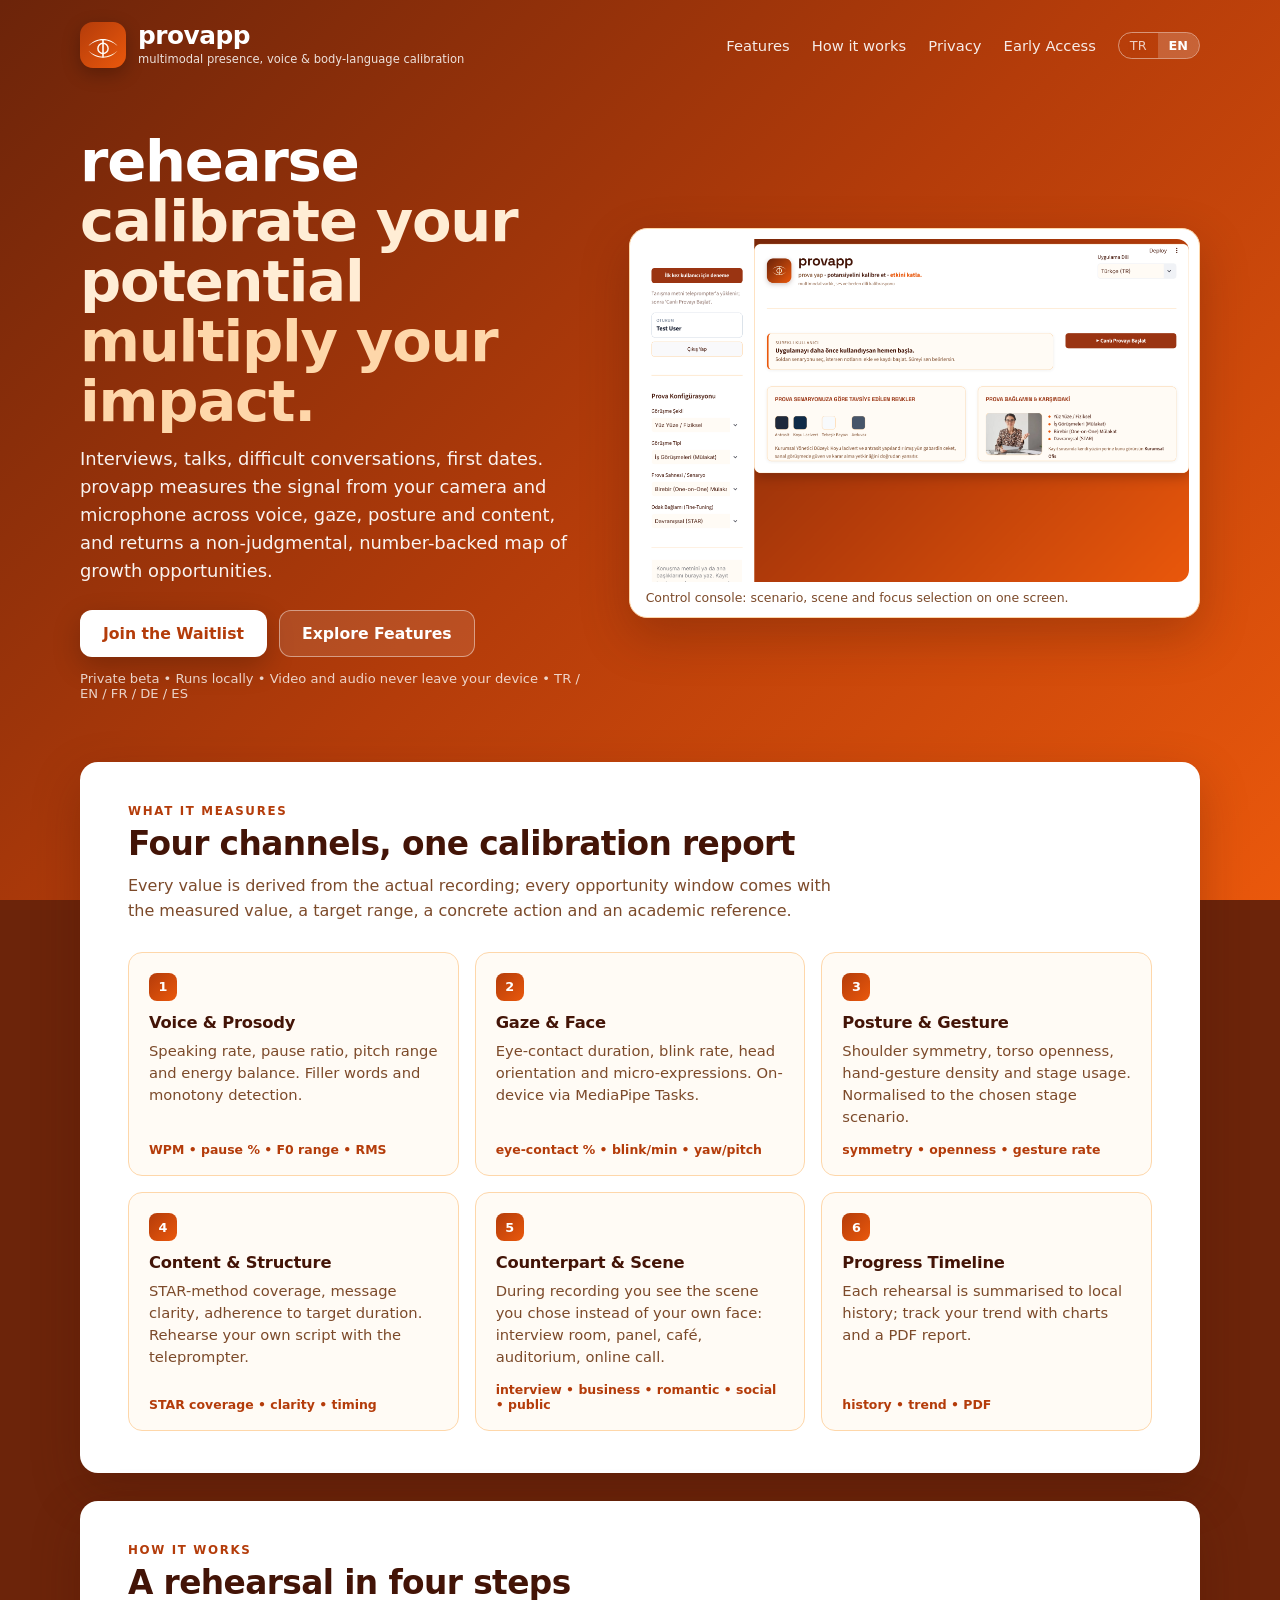
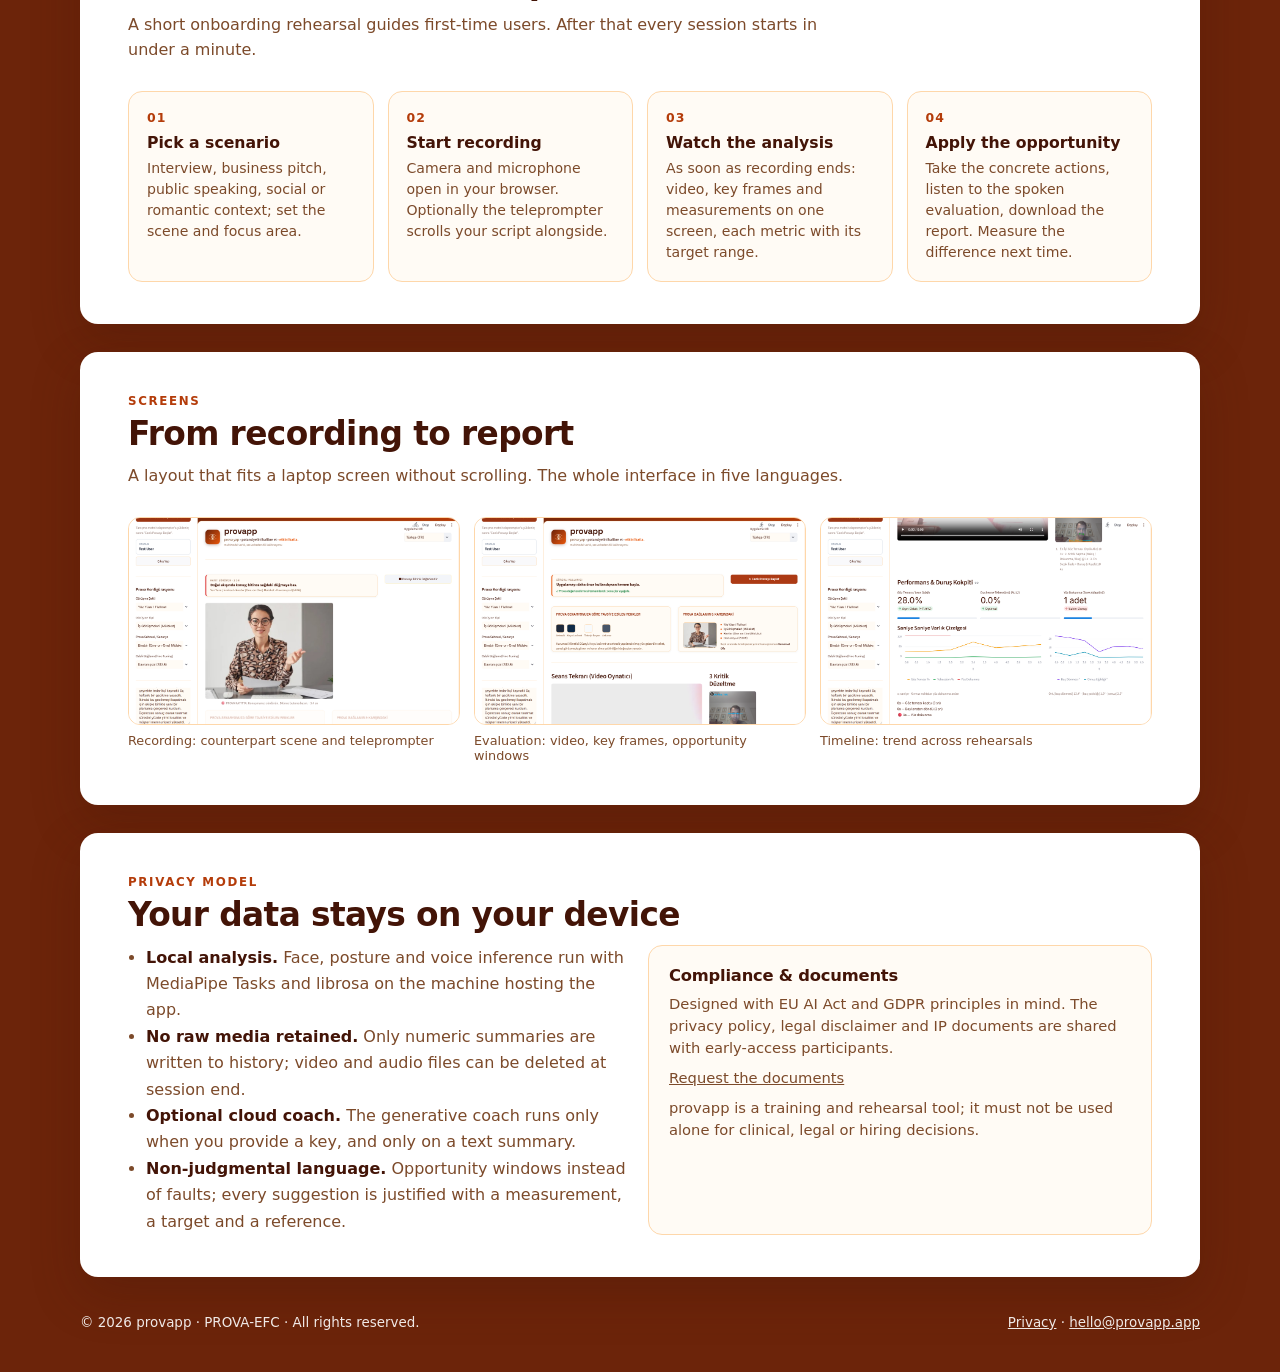
==== index.html @ c5829992 "provapp.app landing page" ====
<!DOCTYPE html>
<html lang="tr" data-ui="tr">
<head>
  <meta charset="utf-8">
  <meta name="viewport" content="width=device-width, initial-scale=1">
  <title>provapp — prova yap • potansiyelini kalibre et • etkini katla.</title>
  <meta name="description" content="provapp: multimodal varlık, ses ve beden dili kalibrasyonu. Mülakat, sunum ve zor konuşmalar için gizlilik odaklı prova simülatörü.">
  <meta name="theme-color" content="#6C240A">
  <link rel="icon" type="image/svg+xml" href="assets/provapp_mark.svg">
  <link rel="canonical" href="https://provapp.app/">

  <!-- Open Graph / Twitter -->
  <meta property="og:type" content="website">
  <meta property="og:url" content="https://provapp.app/">
  <meta property="og:title" content="provapp — multimodal prova ve kalibrasyon">
  <meta property="og:description" content="Prova yap, potansiyelini kalibre et, etkini katla. Ses, duruş, bakış ve içerik analizi tek ekranda.">
  <meta property="og:image" content="https://provapp.app/img/shot_home.png">
  <meta name="twitter:card" content="summary_large_image">

  <style>
    /* ---------- Design tokens (design_tokens.json v3 ile uyumlu: amber tonları + beyaz) ---------- */
    :root {
      --amber-900: #6C240A;
      --amber-700: #B43C0A;
      --amber-500: #EA580C;
      --amber-200: #FED7AA;
      --amber-100: #FFEDD5;
      --card: #FFFBF5;
      --white: #FFFFFF;
      --ink: #431407;
      --ink-soft: #7C4A2A;
      --radius: 18px;
      --shadow: 0 18px 48px rgba(67, 20, 7, 0.28);
      --font: "Inter", "Segoe UI", system-ui, -apple-system, Roboto, "Helvetica Neue", Arial, sans-serif;
    }

    * { box-sizing: border-box; }
    html, body {
      margin: 0;
      padding: 0;
      background: var(--amber-900);
      color: var(--ink);
      font-family: var(--font);
      -webkit-font-smoothing: antialiased;
      scroll-behavior: smooth;
    }
    body {
      min-height: 100vh;
      background: linear-gradient(135deg, var(--amber-900) 0%, var(--amber-700) 50%, var(--amber-500) 100%);
      background-attachment: fixed;
    }
    a { color: inherit; }
    img { display: block; max-width: 100%; }

    .wrap { width: min(1120px, 92vw); margin: 0 auto; }

    /* ---------- Top bar ---------- */
    .nav {
      display: flex; align-items: center; justify-content: space-between;
      padding: 22px 0 10px;
      color: var(--white);
    }
    .brand { display: flex; align-items: center; gap: 12px; text-decoration: none; }
    .brand-badge {
      width: 46px; height: 46px; border-radius: 13px;
      background: linear-gradient(135deg, var(--amber-700), var(--amber-500));
      box-shadow: 0 6px 18px rgba(0,0,0,0.25);
      display: grid; place-items: center;
    }
    .brand-badge img { width: 34px; height: 34px; }
    .brand-name { font-size: 1.55rem; font-weight: 700; letter-spacing: -0.5px; line-height: 1; }
    .brand-sub  { font-size: 0.72rem; opacity: 0.85; margin-top: 3px; }

    .nav-links { display: flex; align-items: center; gap: 22px; font-size: 0.92rem; }
    .nav-links a { color: var(--white); text-decoration: none; opacity: 0.9; }
    .nav-links a:hover { opacity: 1; text-decoration: underline; text-underline-offset: 4px; }
    .lang {
      display: inline-flex; border: 1px solid rgba(255,255,255,0.45); border-radius: 999px; overflow: hidden;
    }
    .lang button {
      background: transparent; color: var(--white); border: 0; padding: 5px 11px;
      font: inherit; font-size: 0.8rem; cursor: pointer; opacity: 0.75;
    }
    .lang button[aria-pressed="true"] { background: rgba(255,255,255,0.18); opacity: 1; font-weight: 600; }
    .lang button:focus-visible { outline: 2px solid var(--white); outline-offset: -2px; }

    /* ---------- Hero ---------- */
    .hero {
      display: grid;
      /* minmax(0, …) : görselin doğal 2160px genişliği sütunu şişiremesin (grid blowout) */
      grid-template-columns: minmax(0, 47fr) minmax(0, 53fr);
      gap: 42px; align-items: center;
      padding: 54px 0 48px; color: var(--white);
    }
    .hero > * { min-width: 0; }
    .hero h1 {
      font-size: clamp(2.3rem, 4.6vw, 3.6rem); line-height: 1.04; letter-spacing: -1.2px;
      margin: 0 0 14px; font-weight: 800;
    }
    .hero h1 > span { display: block; }
    .hero h1 .step-1 { color: var(--white); }
    .hero h1 .step-2 { color: var(--amber-100); }
    .hero h1 .step-3 { color: var(--amber-200); }
    .hero p.lead { font-size: 1.12rem; line-height: 1.55; opacity: 0.94; margin: 0 0 26px; max-width: 540px; }
    .cta { display: flex; flex-wrap: wrap; gap: 12px; align-items: center; }
    .btn {
      display: inline-flex; align-items: center; justify-content: center; gap: 8px;
      padding: 13px 22px; border-radius: 12px; font-weight: 600; text-decoration: none; font-size: 0.98rem;
      border: 1px solid transparent; transition: transform .12s ease, box-shadow .12s ease;
    }
    .btn:hover { transform: translateY(-1px); }
    .btn:focus-visible { outline: 3px solid var(--white); outline-offset: 2px; }
    .btn-primary { background: var(--white); color: var(--amber-700); box-shadow: 0 10px 28px rgba(0,0,0,0.22); }
    .btn-ghost   { background: rgba(255,255,255,0.10); color: var(--white); border-color: rgba(255,255,255,0.45); }
    .hero-note { font-size: 0.82rem; opacity: 0.78; margin-top: 14px; }

    .shot {
      background: var(--white); border-radius: var(--radius); box-shadow: var(--shadow);
      padding: 10px; border: 1px solid var(--amber-200);
      margin: 0; width: 100%; max-width: 100%;
    }
    .shot img {
      width: 100%; height: auto; max-width: 100%;
      object-fit: contain; border-radius: 12px;
    }
    .shot figcaption { font-size: 0.78rem; color: var(--ink-soft); padding: 8px 6px 2px; }

    /* ---------- White windows ---------- */
    .window {
      background: var(--white); border-radius: var(--radius); box-shadow: var(--shadow);
      padding: 42px clamp(22px, 4vw, 48px); margin: 0 0 28px;
    }
    .kicker {
      font-size: 0.74rem; letter-spacing: 0.14em; text-transform: uppercase; color: var(--amber-700); font-weight: 700;
      margin: 0 0 8px;
    }
    .window h2 { font-size: clamp(1.5rem, 2.6vw, 2.05rem); letter-spacing: -0.6px; margin: 0 0 10px; line-height: 1.15; }
    .window p.sub { color: var(--ink-soft); margin: 0 0 28px; max-width: 720px; line-height: 1.55; }

    .grid-3 { display: grid; grid-template-columns: repeat(3, minmax(0, 1fr)); gap: 16px; }
    .grid-2 { display: grid; grid-template-columns: repeat(2, minmax(0, 1fr)); gap: 16px; }
    .grid-3 > *, .grid-2 > *, .gallery > *, .steps > * { min-width: 0; }
    .card {
      background: var(--card); border: 1px solid var(--amber-200); border-radius: 14px; padding: 20px 20px 18px;
      display: flex; flex-direction: column; gap: 8px;
    }
    .card h3 { margin: 0; font-size: 1.02rem; letter-spacing: -0.2px; }
    .card p  { margin: 0; color: var(--ink-soft); font-size: 0.92rem; line-height: 1.5; }
    .card .metric { font-size: 0.78rem; color: var(--amber-700); font-weight: 600; margin-top: auto; padding-top: 6px; }
    .idx {
      width: 28px; height: 28px; border-radius: 8px; display: grid; place-items: center;
      background: linear-gradient(135deg, var(--amber-700), var(--amber-500)); color: var(--white);
      font-size: 0.8rem; font-weight: 700; margin-bottom: 4px;
    }

    /* ---------- Steps ---------- */
    .steps { display: grid; grid-template-columns: repeat(4, minmax(0, 1fr)); gap: 14px; counter-reset: s; }
    .step {
      background: var(--card); border: 1px solid var(--amber-200); border-radius: 14px; padding: 18px;
    }
    .step::before {
      counter-increment: s; content: counter(s, decimal-leading-zero);
      display: block; font-size: 0.78rem; font-weight: 700; color: var(--amber-700); letter-spacing: 0.08em; margin-bottom: 8px;
    }
    .step h3 { margin: 0 0 6px; font-size: 0.98rem; }
    .step p  { margin: 0; font-size: 0.88rem; color: var(--ink-soft); line-height: 1.5; }

    /* ---------- Gallery ---------- */
    .gallery { display: grid; grid-template-columns: repeat(3, minmax(0, 1fr)); gap: 14px; }
    .gallery figure { margin: 0; }
    .gallery img { width: 100%; height: auto; max-width: 100%; object-fit: contain; border-radius: 12px; border: 1px solid var(--amber-200); }
    .gallery figcaption { font-size: 0.8rem; color: var(--ink-soft); margin-top: 8px; }

    /* ---------- Privacy ---------- */
    .privacy ul { margin: 0; padding-left: 18px; color: var(--ink-soft); line-height: 1.65; }
    .privacy li strong { color: var(--ink); }
    .ref { font-size: 0.8rem; color: var(--ink-soft); margin-top: 18px; line-height: 1.5; }

    /* ---------- Footer ---------- */
    footer { color: var(--white); padding: 10px 0 42px; font-size: 0.84rem; opacity: 0.9; }
    footer .row { display: flex; flex-wrap: wrap; gap: 18px; justify-content: space-between; align-items: center; }
    footer a { color: var(--white); }

    /* ---------- i18n ----------
       Aktif olmayan dil !important ile gizlenir; böylece .hero h1 > span gibi daha özgül
       display kuralları iki dili aynı anda açamaz. */
    html[data-ui="tr"] [data-lang="en"],
    html[data-ui="en"] [data-lang="tr"] { display: none !important; }
    .b[data-lang] { display: block; }

    /* ---------- Responsive ---------- */
    @media (max-width: 920px) {
      .hero { grid-template-columns: minmax(0, 1fr); padding-top: 36px; }
      .grid-3, .gallery, .steps { grid-template-columns: repeat(2, minmax(0, 1fr)); }
      .nav-links a.hide-sm { display: none; }
    }
    @media (max-width: 600px) {
      .grid-3, .grid-2, .gallery, .steps { grid-template-columns: minmax(0, 1fr); }
      .window { padding: 30px 20px; }
    }
    @media (prefers-reduced-motion: reduce) {
      html { scroll-behavior: auto; }
      .btn { transition: none; }
    }
  </style>
</head>

<body>
  <header class="wrap">
    <nav class="nav" aria-label="Ana gezinme">
      <a class="brand" href="#top" aria-label="provapp ana sayfa">
        <span class="brand-badge" aria-hidden="true"><img src="assets/provapp_mark.svg" alt=""></span>
        <span>
          <div class="brand-name">provapp</div>
          <div class="brand-sub">
            <span data-lang="tr">multimodal varlık, ses ve beden dili kalibrasyonu</span>
            <span data-lang="en">multimodal presence, voice &amp; body-language calibration</span>
          </div>
        </span>
      </a>
      <div class="nav-links">
        <a class="hide-sm" href="#ozellikler"><span data-lang="tr">Özellikler</span><span data-lang="en">Features</span></a>
        <a class="hide-sm" href="#nasil"><span data-lang="tr">Nasıl çalışır</span><span data-lang="en">How it works</span></a>
        <a class="hide-sm" href="#gizlilik"><span data-lang="tr">Gizlilik</span><span data-lang="en">Privacy</span></a>
        <a href="#erken-erisim"><span data-lang="tr">Erken Erişim</span><span data-lang="en">Early Access</span></a>
        <div class="lang" role="group" aria-label="Dil / Language">
          <button type="button" data-set-lang="tr" aria-pressed="true">TR</button>
          <button type="button" data-set-lang="en" aria-pressed="false">EN</button>
        </div>
      </div>
    </nav>
  </header>

  <main id="top" class="wrap">

    <!-- ================= HERO ================= -->
    <section class="hero">
      <div>
        <h1>
          <span class="step-1"><span data-lang="tr">prova yap</span><span data-lang="en">rehearse</span></span>
          <span class="step-2"><span data-lang="tr">potansiyelini kalibre et</span><span data-lang="en">calibrate your potential</span></span>
          <span class="step-3"><span data-lang="tr">etkini katla.</span><span data-lang="en">multiply your impact.</span></span>
        </h1>
        <p class="lead">
          <span class="b" data-lang="tr">
            Mülakat, sunum, zor bir konuşma ya da ilk buluşma. provapp kamerandan ve mikrofonundan aldığı sinyali
            ses, bakış, duruş ve içerik boyutlarında ölçer; sana yargılamayan, sayılarla konuşan bir gelişim fırsatı haritası sunar.
          </span>
          <span class="b" data-lang="en">
            Interviews, talks, difficult conversations, first dates. provapp measures the signal from your camera and microphone across
            voice, gaze, posture and content, and returns a non-judgmental, number-backed map of growth opportunities.
          </span>
        </p>
        <div class="cta">
          <!-- ERKEN ERİŞİM: bir form (Tally / Google Forms vb.) kullanmak istersen href'i onunla değiştir -->
          <a class="btn btn-primary" id="erken-erisim"
             href="mailto:hello@provapp.app?subject=provapp%20Erken%20Eri%C5%9Fim%20%2F%20Early%20Access&amp;body=Merhaba%2C%20provapp%20erken%20eri%C5%9Fim%20listesine%20kat%C4%B1lmak%20istiyorum.%0A%0AAd%20%2F%20Name%3A%0AKullan%C4%B1m%20senaryosu%20%2F%20Use%20case%3A%0A">
            <span data-lang="tr">Erken Erişim İsteyin</span><span data-lang="en">Join the Waitlist</span>
          </a>
          <a class="btn btn-ghost" href="#ozellikler">
            <span data-lang="tr">Özellikleri İncele</span><span data-lang="en">Explore Features</span>
          </a>
        </div>
        <p class="hero-note">
          <span data-lang="tr">Kapalı beta • Yerelde çalışır • Video ve ses cihazından çıkmaz • TR / EN / FR / DE / ES</span>
          <span data-lang="en">Private beta • Runs locally • Video and audio never leave your device • TR / EN / FR / DE / ES</span>
        </p>
      </div>

      <figure class="shot">
        <img src="img/shot_home.png" width="2160" height="1350"
             alt="provapp ana ekranı: amber zemin üzerinde beyaz kontrol konsolu, senaryo seçimi ve canlı prova başlatma düğmesi">
        <figcaption>
          <span data-lang="tr">Kontrol konsolu: senaryo, sahne ve odak seçimi tek ekranda.</span>
          <span data-lang="en">Control console: scenario, scene and focus selection on one screen.</span>
        </figcaption>
      </figure>
    </section>

    <!-- ================= FEATURES ================= -->
    <section id="ozellikler" class="window">
      <p class="kicker"><span data-lang="tr">Ne ölçer</span><span data-lang="en">What it measures</span></p>
      <h2>
        <span data-lang="tr">Dört kanal, tek kalibrasyon raporu</span>
        <span data-lang="en">Four channels, one calibration report</span>
      </h2>
      <p class="sub">
        <span class="b" data-lang="tr">Her değer gerçek kayıttan türetilir; her fırsat penceresi ölçülen değer, hedef aralık, somut aksiyon ve akademik referansla birlikte sunulur.</span>
        <span class="b" data-lang="en">Every value is derived from the actual recording; every opportunity window comes with the measured value, a target range, a concrete action and an academic reference.</span>
      </p>

      <div class="grid-3">
        <article class="card">
          <div class="idx" aria-hidden="true">1</div>
          <h3><span data-lang="tr">Ses ve Prozodi</span><span data-lang="en">Voice &amp; Prosody</span></h3>
          <p>
            <span data-lang="tr">Konuşma hızı, duraklama oranı, perde aralığı ve enerji dengesi. Dolgu sözcükler ve monotonluk tespiti.</span>
            <span data-lang="en">Speaking rate, pause ratio, pitch range and energy balance. Filler words and monotony detection.</span>
          </p>
          <div class="metric">WPM • pause % • F0 range • RMS</div>
        </article>
        <article class="card">
          <div class="idx" aria-hidden="true">2</div>
          <h3><span data-lang="tr">Bakış ve Yüz</span><span data-lang="en">Gaze &amp; Face</span></h3>
          <p>
            <span data-lang="tr">Göz teması süresi, kırpma sıklığı, baş yönelimi ve mikro ifadeler. MediaPipe Tasks ile cihaz üzerinde.</span>
            <span data-lang="en">Eye-contact duration, blink rate, head orientation and micro-expressions. On-device via MediaPipe Tasks.</span>
          </p>
          <div class="metric">eye-contact % • blink/min • yaw/pitch</div>
        </article>
        <article class="card">
          <div class="idx" aria-hidden="true">3</div>
          <h3><span data-lang="tr">Duruş ve Jest</span><span data-lang="en">Posture &amp; Gesture</span></h3>
          <p>
            <span data-lang="tr">Omuz simetrisi, gövde açıklığı, el hareket yoğunluğu ve sahne kullanımı. Sahne/kürsü senaryosuna göre normalize.</span>
            <span data-lang="en">Shoulder symmetry, torso openness, hand-gesture density and stage usage. Normalised to the chosen stage scenario.</span>
          </p>
          <div class="metric">symmetry • openness • gesture rate</div>
        </article>
        <article class="card">
          <div class="idx" aria-hidden="true">4</div>
          <h3><span data-lang="tr">İçerik ve Yapı</span><span data-lang="en">Content &amp; Structure</span></h3>
          <p>
            <span data-lang="tr">STAR yöntemi uyumu, mesaj netliği, hedef süreye sadakat. Teleprompter ile kendi metnini prova et.</span>
            <span data-lang="en">STAR-method coverage, message clarity, adherence to target duration. Rehearse your own script with the teleprompter.</span>
          </p>
          <div class="metric">STAR coverage • clarity • timing</div>
        </article>
        <article class="card">
          <div class="idx" aria-hidden="true">5</div>
          <h3><span data-lang="tr">Karşındaki ve Sahne</span><span data-lang="en">Counterpart &amp; Scene</span></h3>
          <p>
            <span data-lang="tr">Kayıt sırasında kendi yüzün yerine seçtiğin sahneyi görürsün: mülakat odası, panel, kafe, auditoryum, online çağrı.</span>
            <span data-lang="en">During recording you see the scene you chose instead of your own face: interview room, panel, café, auditorium, online call.</span>
          </p>
          <div class="metric">interview • business • romantic • social • public</div>
        </article>
        <article class="card">
          <div class="idx" aria-hidden="true">6</div>
          <h3><span data-lang="tr">Gelişim Zaman Çizelgesi</span><span data-lang="en">Progress Timeline</span></h3>
          <p>
            <span data-lang="tr">Her provanın özeti yerel geçmişe yazılır; trend grafikleri ve PDF rapor ile ilerlemeni izle.</span>
            <span data-lang="en">Each rehearsal is summarised to local history; track your trend with charts and a PDF report.</span>
          </p>
          <div class="metric">history • trend • PDF</div>
        </article>
      </div>
    </section>

    <!-- ================= HOW IT WORKS ================= -->
    <section id="nasil" class="window">
      <p class="kicker"><span data-lang="tr">Nasıl çalışır</span><span data-lang="en">How it works</span></p>
      <h2>
        <span data-lang="tr">Dört adımda bir prova</span>
        <span data-lang="en">A rehearsal in four steps</span>
      </h2>
      <p class="sub">
        <span class="b" data-lang="tr">İlk kullanımda kısa bir tanışma provası seni yönlendirir. Sonrasında her oturum bir dakikadan kısa sürede başlar.</span>
        <span class="b" data-lang="en">A short onboarding rehearsal guides first-time users. After that every session starts in under a minute.</span>
      </p>
      <div class="steps">
        <div class="step">
          <h3><span data-lang="tr">Senaryonu seç</span><span data-lang="en">Pick a scenario</span></h3>
          <p><span data-lang="tr">Mülakat, iş sunumu, topluluk önü konuşma, sosyal veya romantik bağlam; sahne ve odak alanını belirle.</span>
             <span data-lang="en">Interview, business pitch, public speaking, social or romantic context; set the scene and focus area.</span></p>
        </div>
        <div class="step">
          <h3><span data-lang="tr">Kaydı başlat</span><span data-lang="en">Start recording</span></h3>
          <p><span data-lang="tr">Kamera ve mikrofon tarayıcında açılır. İstersen teleprompter metnin kayan yazı olarak eşlik eder.</span>
             <span data-lang="en">Camera and microphone open in your browser. Optionally the teleprompter scrolls your script alongside.</span></p>
        </div>
        <div class="step">
          <h3><span data-lang="tr">Analizi izle</span><span data-lang="en">Watch the analysis</span></h3>
          <p><span data-lang="tr">Kayıt biter bitmez video, anahtar kareler ve ölçümler aynı ekranda; her metrik hedef aralığıyla birlikte.</span>
             <span data-lang="en">As soon as recording ends: video, key frames and measurements on one screen, each metric with its target range.</span></p>
        </div>
        <div class="step">
          <h3><span data-lang="tr">Fırsat penceresini uygula</span><span data-lang="en">Apply the opportunity</span></h3>
          <p><span data-lang="tr">Somut aksiyonları al, sesli değerlendirmeyi dinle, raporu indir. Bir sonraki provada farkı ölç.</span>
             <span data-lang="en">Take the concrete actions, listen to the spoken evaluation, download the report. Measure the difference next time.</span></p>
        </div>
      </div>
    </section>

    <!-- ================= GALLERY ================= -->
    <section class="window">
      <p class="kicker"><span data-lang="tr">Ekranlar</span><span data-lang="en">Screens</span></p>
      <h2>
        <span data-lang="tr">Kayıttan rapora</span>
        <span data-lang="en">From recording to report</span>
      </h2>
      <p class="sub">
        <span class="b" data-lang="tr">Dizüstü ekranına sığan, kaydırma gerektirmeyen yerleşim. Tüm arayüz beş dilde.</span>
        <span class="b" data-lang="en">A layout that fits a laptop screen without scrolling. The whole interface in five languages.</span>
      </p>
      <div class="gallery">
        <figure>
          <img src="img/shot_record.png" width="2160" height="1350" loading="lazy"
               alt="Kayıt ekranı: seçilen karşı taraf sahnesi ve teleprompter metni">
          <figcaption><span data-lang="tr">Kayıt: karşı taraf sahnesi ve teleprompter</span><span data-lang="en">Recording: counterpart scene and teleprompter</span></figcaption>
        </figure>
        <figure>
          <img src="img/shot_eval_full.png" width="2160" height="1350" loading="lazy"
               alt="Değerlendirme ekranı: video, anahtar kare şeridi ve fırsat pencereleri">
          <figcaption><span data-lang="tr">Değerlendirme: video, anahtar kareler, fırsat pencereleri</span><span data-lang="en">Evaluation: video, key frames, opportunity windows</span></figcaption>
        </figure>
        <figure>
          <img src="img/shot_timeline.png" width="2160" height="1350" loading="lazy"
               alt="Gelişim zaman çizelgesi: geçmiş provaların trend grafikleri">
          <figcaption><span data-lang="tr">Zaman çizelgesi: provalar arası trend</span><span data-lang="en">Timeline: trend across rehearsals</span></figcaption>
        </figure>
      </div>
    </section>

    <!-- ================= PRIVACY ================= -->
    <section id="gizlilik" class="window privacy">
      <p class="kicker"><span data-lang="tr">Gizlilik modeli</span><span data-lang="en">Privacy model</span></p>
      <h2>
        <span data-lang="tr">Veri cihazında kalır</span>
        <span data-lang="en">Your data stays on your device</span>
      </h2>
      <div class="grid-2">
        <div>
          <ul>
            <li>
              <strong><span data-lang="tr">Yerel analiz.</span><span data-lang="en">Local analysis.</span></strong>
              <span data-lang="tr"> Yüz, duruş ve ses çıkarımı MediaPipe Tasks ve librosa ile uygulamanın çalıştığı makinede yapılır.</span>
              <span data-lang="en"> Face, posture and voice inference run with MediaPipe Tasks and librosa on the machine hosting the app.</span>
            </li>
            <li>
              <strong><span data-lang="tr">Ham medya saklanmaz.</span><span data-lang="en">No raw media retained.</span></strong>
              <span data-lang="tr"> Geçmişe yalnızca sayısal özetler yazılır; video ve ses dosyaları oturum sonunda silinebilir.</span>
              <span data-lang="en"> Only numeric summaries are written to history; video and audio files can be deleted at session end.</span>
            </li>
            <li>
              <strong><span data-lang="tr">Opsiyonel bulut koçu.</span><span data-lang="en">Optional cloud coach.</span></strong>
              <span data-lang="tr"> Üretken koç yalnızca sen anahtar tanımladığında ve yalnızca metin özetiyle çalışır.</span>
              <span data-lang="en"> The generative coach runs only when you provide a key, and only on a text summary.</span>
            </li>
            <li>
              <strong><span data-lang="tr">Yargısız dil.</span><span data-lang="en">Non-judgmental language.</span></strong>
              <span data-lang="tr"> Hata değil fırsat penceresi; her öneri ölçüm, hedef ve referansla gerekçelendirilir.</span>
              <span data-lang="en"> Opportunity windows instead of faults; every suggestion is justified with a measurement, a target and a reference.</span>
            </li>
          </ul>
        </div>
        <div class="card">
          <h3><span data-lang="tr">Uyum ve belgeler</span><span data-lang="en">Compliance &amp; documents</span></h3>
          <p>
            <span data-lang="tr">EU AI Act ve GDPR ilkeleri gözetilerek tasarlandı. Gizlilik politikası, yasal uyarı ve fikri mülkiyet belgeleri erken erişim katılımcılarıyla paylaşılır.</span>
            <span data-lang="en">Designed with EU AI Act and GDPR principles in mind. The privacy policy, legal disclaimer and IP documents are shared with early-access participants.</span>
          </p>
          <p>
            <a href="mailto:hello@provapp.app?subject=provapp%20Gizlilik%20%2F%20Privacy">
              <span data-lang="tr">Belgeleri talep et</span><span data-lang="en">Request the documents</span>
            </a>
          </p>
          <p class="ref">
            <span data-lang="tr">provapp bir eğitim ve prova aracıdır; klinik, hukuki veya işe alım kararı için tek başına kullanılmamalıdır.</span>
            <span data-lang="en">provapp is a training and rehearsal tool; it must not be used alone for clinical, legal or hiring decisions.</span>
          </p>
        </div>
      </div>
    </section>
  </main>

  <footer class="wrap">
    <div class="row">
      <div>
        © <span id="year">2026</span> provapp · PROVA-EFC ·
        <span data-lang="tr">Tüm hakları saklıdır.</span><span data-lang="en">All rights reserved.</span>
      </div>
      <div>
        <a href="#gizlilik"><span data-lang="tr">Gizlilik</span><span data-lang="en">Privacy</span></a> ·
        <a href="mailto:hello@provapp.app">hello@provapp.app</a>
      </div>
    </div>
  </footer>

  <script>
    (function () {
      var root = document.documentElement;
      var stored = null;
      try { stored = localStorage.getItem('provapp-lang'); } catch (e) {}
      var initial = stored || ((navigator.language || 'tr').toLowerCase().indexOf('tr') === 0 ? 'tr' : 'en');

      function apply(lang) {
        root.setAttribute('data-ui', lang);
        root.setAttribute('lang', lang);
        document.querySelectorAll('[data-set-lang]').forEach(function (b) {
          b.setAttribute('aria-pressed', String(b.getAttribute('data-set-lang') === lang));
        });
        try { localStorage.setItem('provapp-lang', lang); } catch (e) {}
      }
      apply(initial);

      document.querySelectorAll('[data-set-lang]').forEach(function (b) {
        b.addEventListener('click', function () { apply(b.getAttribute('data-set-lang')); });
      });
      document.getElementById('year').textContent = String(new Date().getFullYear());
    })();
  </script>
</body>
</html>
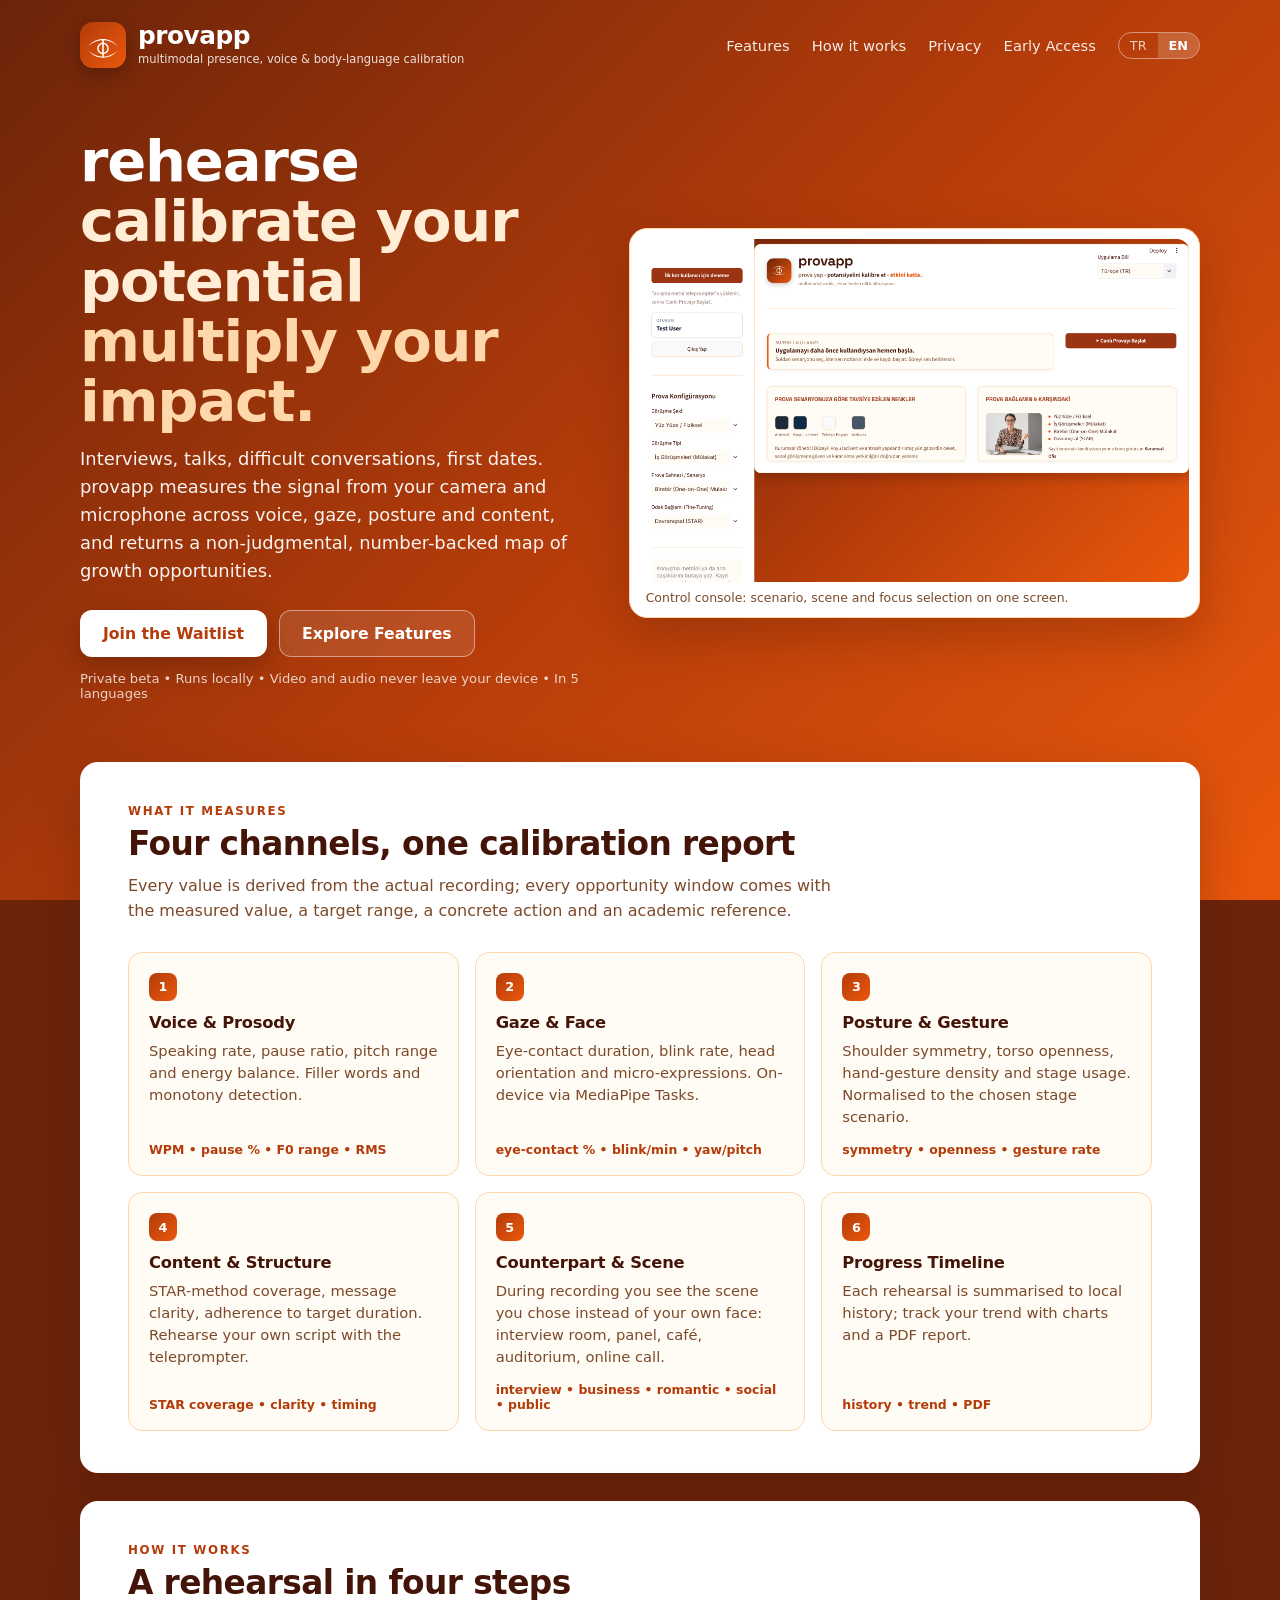
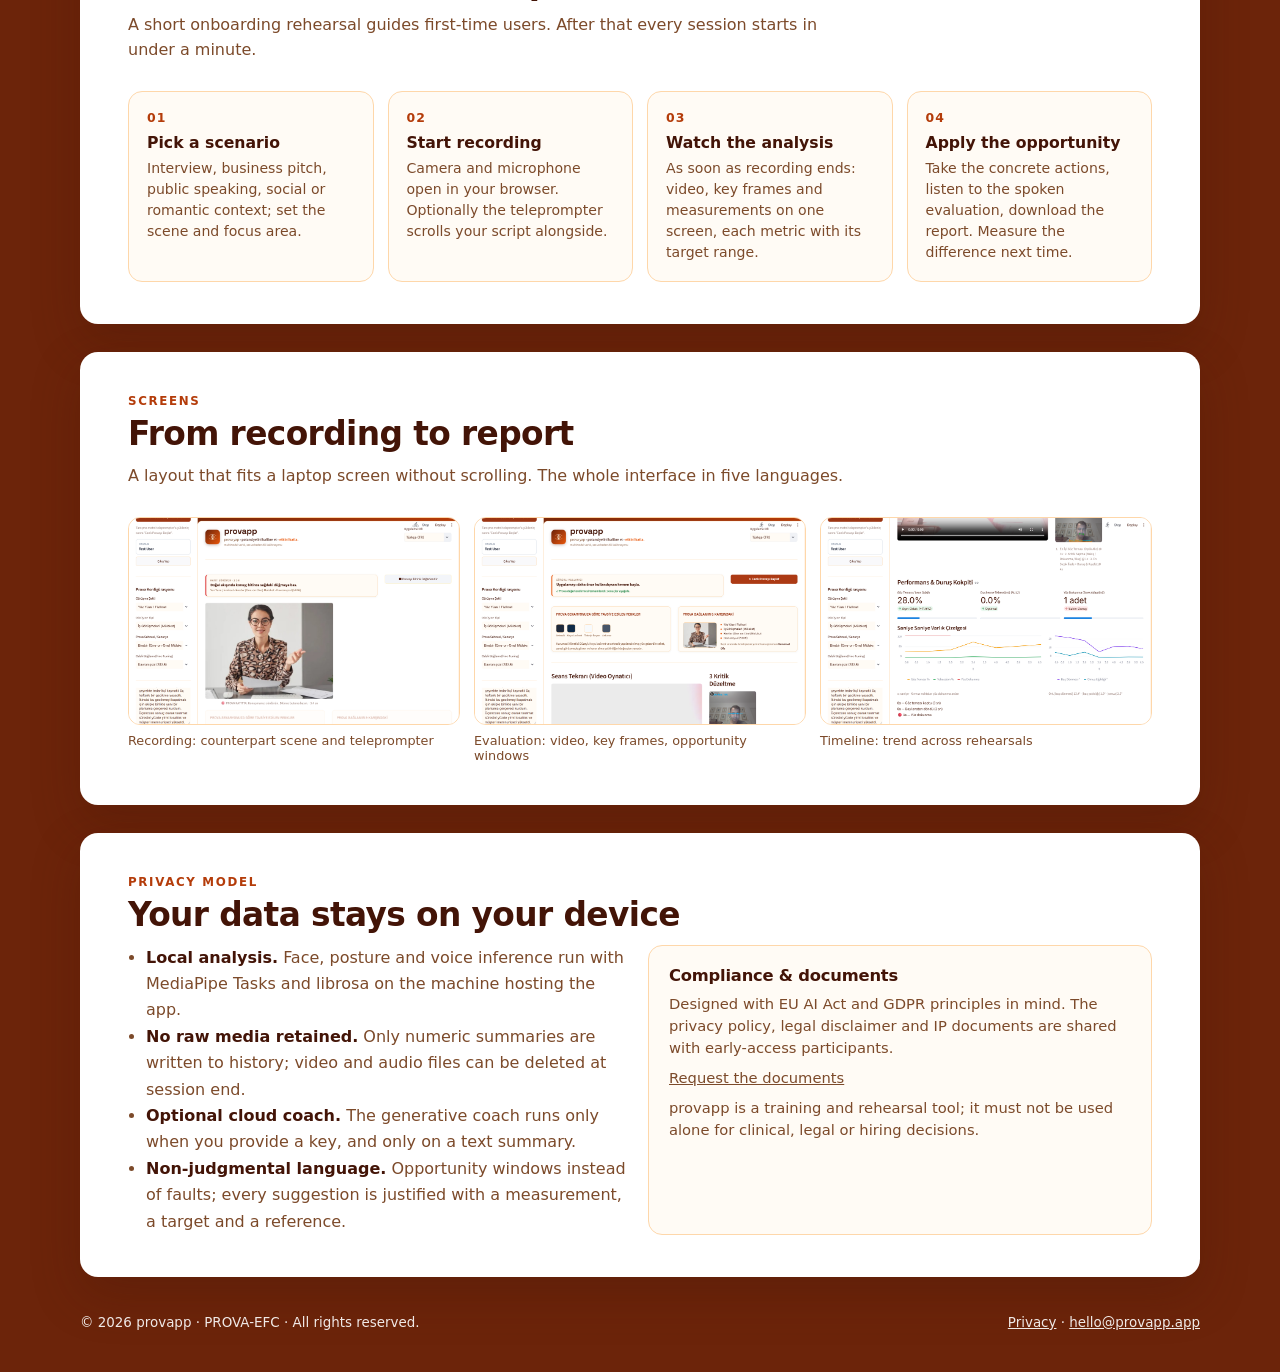
==== commit 7dec5a81: "Shorten hero language note" ====
--- a/index.html
+++ b/index.html
@@ -262,8 +262,8 @@
           </a>
         </div>
         <p class="hero-note">
-          <span data-lang="tr">Kapalı beta • Yerelde çalışır • Video ve ses cihazından çıkmaz • TR / EN / FR / DE / ES</span>
-          <span data-lang="en">Private beta • Runs locally • Video and audio never leave your device • TR / EN / FR / DE / ES</span>
+          <span data-lang="tr">Kapalı beta • Yerelde çalışır • Video ve ses cihazından çıkmaz • 5 dilde</span>
+          <span data-lang="en">Private beta • Runs locally • Video and audio never leave your device • In 5 languages</span>
         </p>
       </div>
 
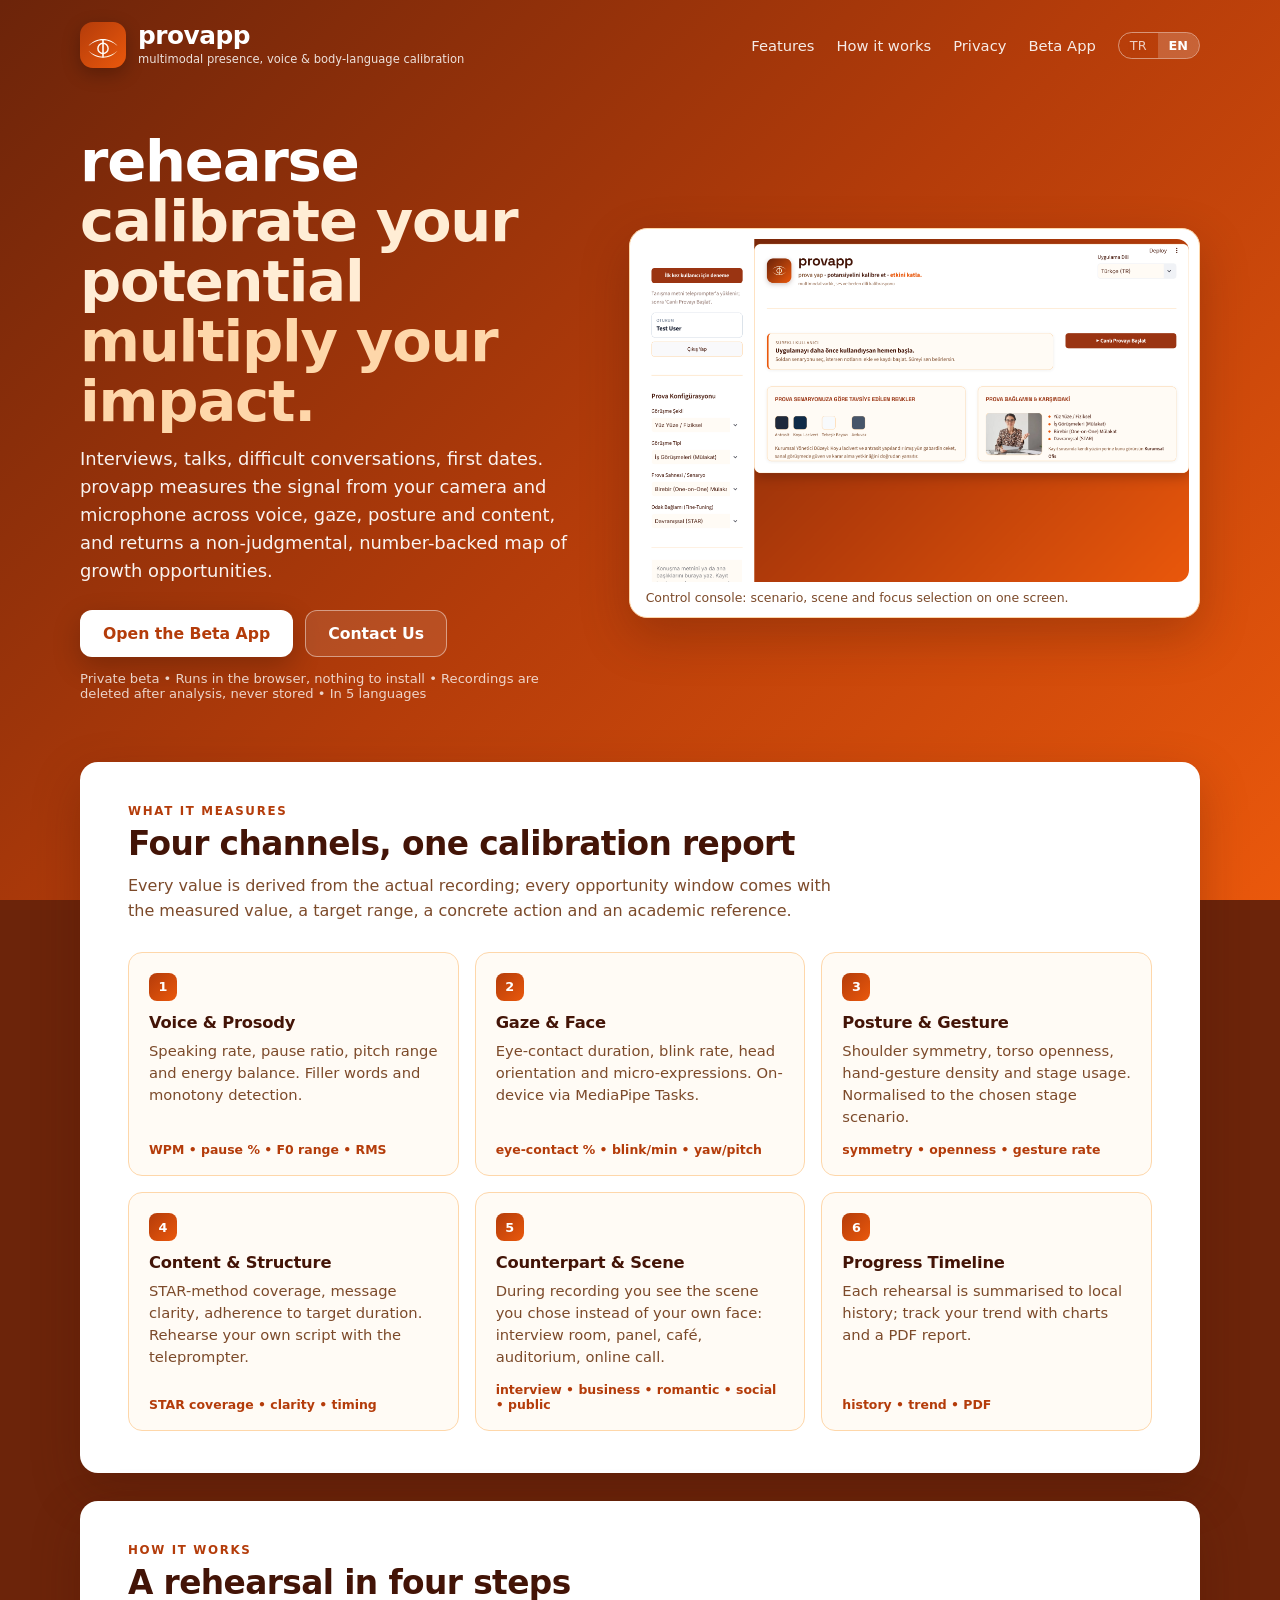
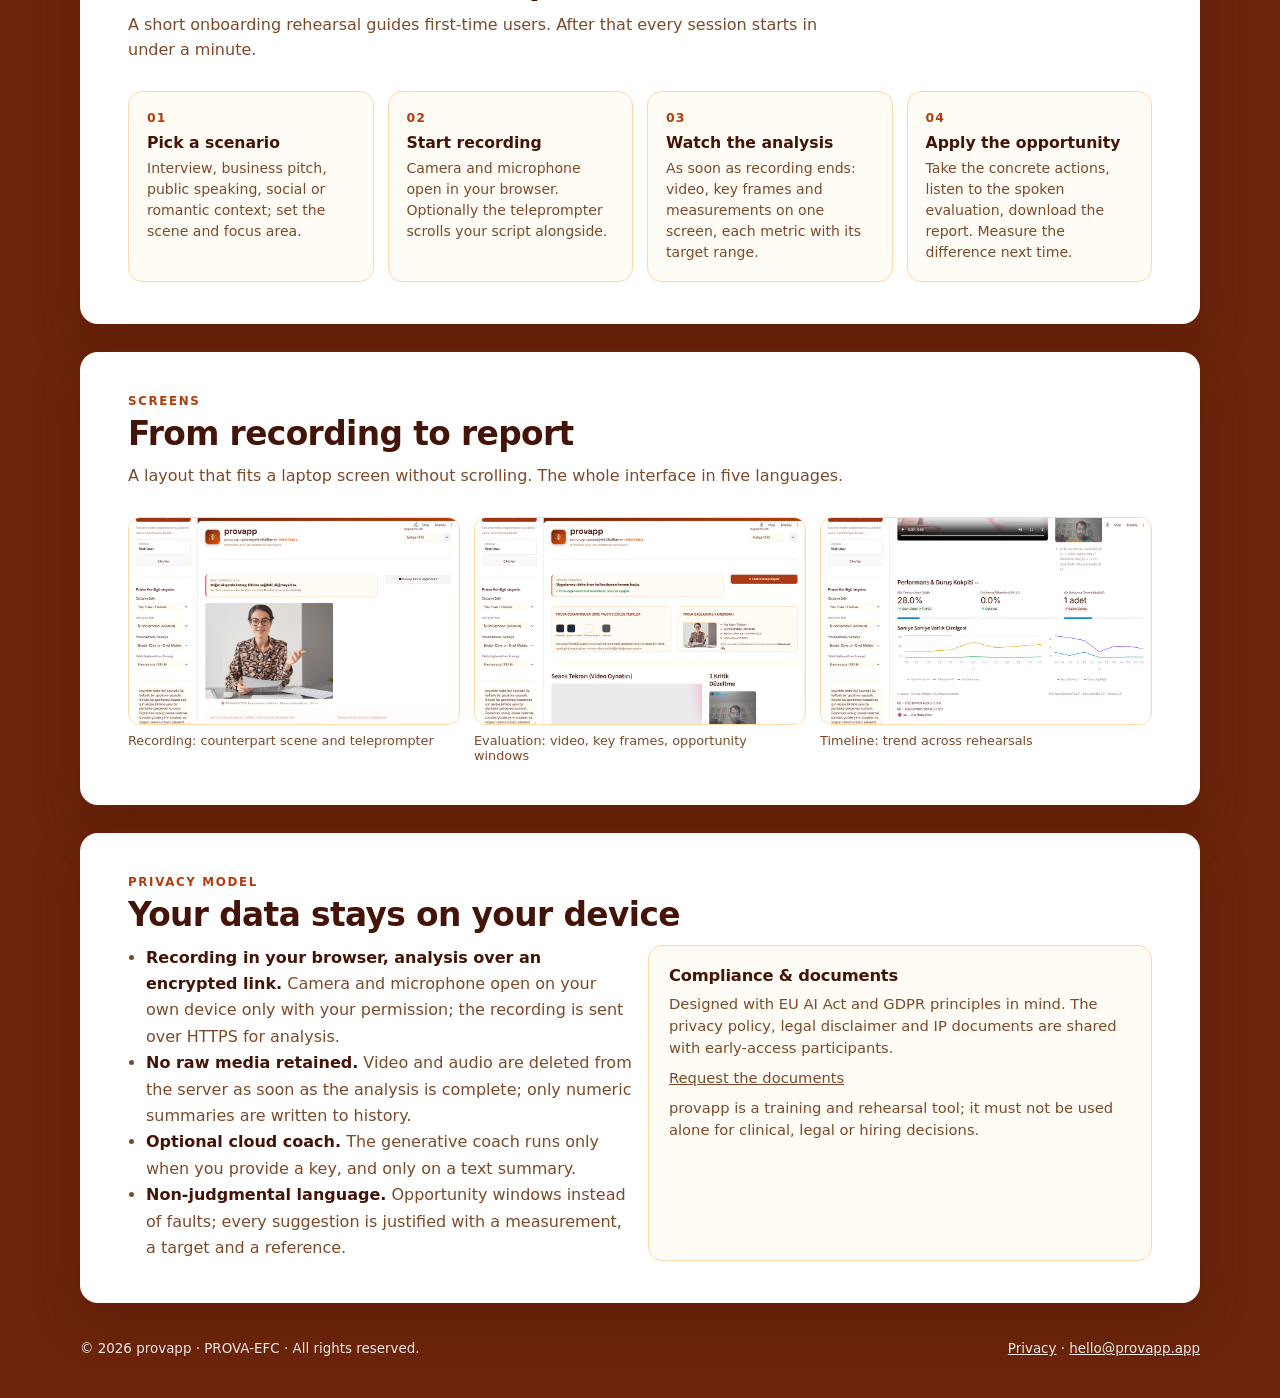
==== commit b29cc93b: "Beta app CTA (app.provapp.app) and privacy copy for browser recording" ====
--- a/index.html
+++ b/index.html
@@ -222,7 +222,7 @@
         <a class="hide-sm" href="#ozellikler"><span data-lang="tr">Özellikler</span><span data-lang="en">Features</span></a>
         <a class="hide-sm" href="#nasil"><span data-lang="tr">Nasıl çalışır</span><span data-lang="en">How it works</span></a>
         <a class="hide-sm" href="#gizlilik"><span data-lang="tr">Gizlilik</span><span data-lang="en">Privacy</span></a>
-        <a href="#erken-erisim"><span data-lang="tr">Erken Erişim</span><span data-lang="en">Early Access</span></a>
+        <a href="https://app.provapp.app" rel="noopener"><span data-lang="tr">Beta Uygulaması</span><span data-lang="en">Beta App</span></a>
         <div class="lang" role="group" aria-label="Dil / Language">
           <button type="button" data-set-lang="tr" aria-pressed="true">TR</button>
           <button type="button" data-set-lang="en" aria-pressed="false">EN</button>
@@ -252,18 +252,17 @@
           </span>
         </p>
         <div class="cta">
-          <!-- ERKEN ERİŞİM: bir form (Tally / Google Forms vb.) kullanmak istersen href'i onunla değiştir -->
-          <a class="btn btn-primary" id="erken-erisim"
-             href="mailto:hello@provapp.app?subject=provapp%20Erken%20Eri%C5%9Fim%20%2F%20Early%20Access&amp;body=Merhaba%2C%20provapp%20erken%20eri%C5%9Fim%20listesine%20kat%C4%B1lmak%20istiyorum.%0A%0AAd%20%2F%20Name%3A%0AKullan%C4%B1m%20senaryosu%20%2F%20Use%20case%3A%0A">
-            <span data-lang="tr">Erken Erişim İsteyin</span><span data-lang="en">Join the Waitlist</span>
+          <!-- KAPALI BETA: uygulama app.provapp.app'te; hesap açmak için e-posta doğrulaması gerekir -->
+          <a class="btn btn-primary" id="erken-erisim" href="https://app.provapp.app" rel="noopener">
+            <span data-lang="tr">Beta Uygulamasını Aç</span><span data-lang="en">Open the Beta App</span>
           </a>
-          <a class="btn btn-ghost" href="#ozellikler">
-            <span data-lang="tr">Özellikleri İncele</span><span data-lang="en">Explore Features</span>
+          <a class="btn btn-ghost" href="mailto:hello@provapp.app?subject=provapp%20Beta%20%2F%20Feedback">
+            <span data-lang="tr">Bize Yazın</span><span data-lang="en">Contact Us</span>
           </a>
         </div>
         <p class="hero-note">
-          <span data-lang="tr">Kapalı beta • Yerelde çalışır • Video ve ses cihazından çıkmaz • 5 dilde</span>
-          <span data-lang="en">Private beta • Runs locally • Video and audio never leave your device • In 5 languages</span>
+          <span data-lang="tr">Kapalı beta • Tarayıcıda çalışır, kurulum yok • Kayıt analizden sonra silinir, saklanmaz • 5 dilde</span>
+          <span data-lang="en">Private beta • Runs in the browser, nothing to install • Recordings are deleted after analysis, never stored • In 5 languages</span>
         </p>
       </div>
 
@@ -423,14 +422,14 @@
         <div>
           <ul>
             <li>
-              <strong><span data-lang="tr">Yerel analiz.</span><span data-lang="en">Local analysis.</span></strong>
-              <span data-lang="tr"> Yüz, duruş ve ses çıkarımı MediaPipe Tasks ve librosa ile uygulamanın çalıştığı makinede yapılır.</span>
-              <span data-lang="en"> Face, posture and voice inference run with MediaPipe Tasks and librosa on the machine hosting the app.</span>
+              <strong><span data-lang="tr">Kayıt tarayıcında, analiz şifreli bağlantıyla.</span><span data-lang="en">Recording in your browser, analysis over an encrypted link.</span></strong>
+              <span data-lang="tr"> Kamera ve mikrofon yalnızca senin izninle, kendi cihazında açılır; kayıt HTTPS üzerinden analiz için gönderilir.</span>
+              <span data-lang="en"> Camera and microphone open on your own device only with your permission; the recording is sent over HTTPS for analysis.</span>
             </li>
             <li>
               <strong><span data-lang="tr">Ham medya saklanmaz.</span><span data-lang="en">No raw media retained.</span></strong>
-              <span data-lang="tr"> Geçmişe yalnızca sayısal özetler yazılır; video ve ses dosyaları oturum sonunda silinebilir.</span>
-              <span data-lang="en"> Only numeric summaries are written to history; video and audio files can be deleted at session end.</span>
+              <span data-lang="tr"> Video ve ses, analiz tamamlanır tamamlanmaz sunucudan silinir; geçmişe yalnızca sayısal özetler yazılır.</span>
+              <span data-lang="en"> Video and audio are deleted from the server as soon as the analysis is complete; only numeric summaries are written to history.</span>
             </li>
             <li>
               <strong><span data-lang="tr">Opsiyonel bulut koçu.</span><span data-lang="en">Optional cloud coach.</span></strong>
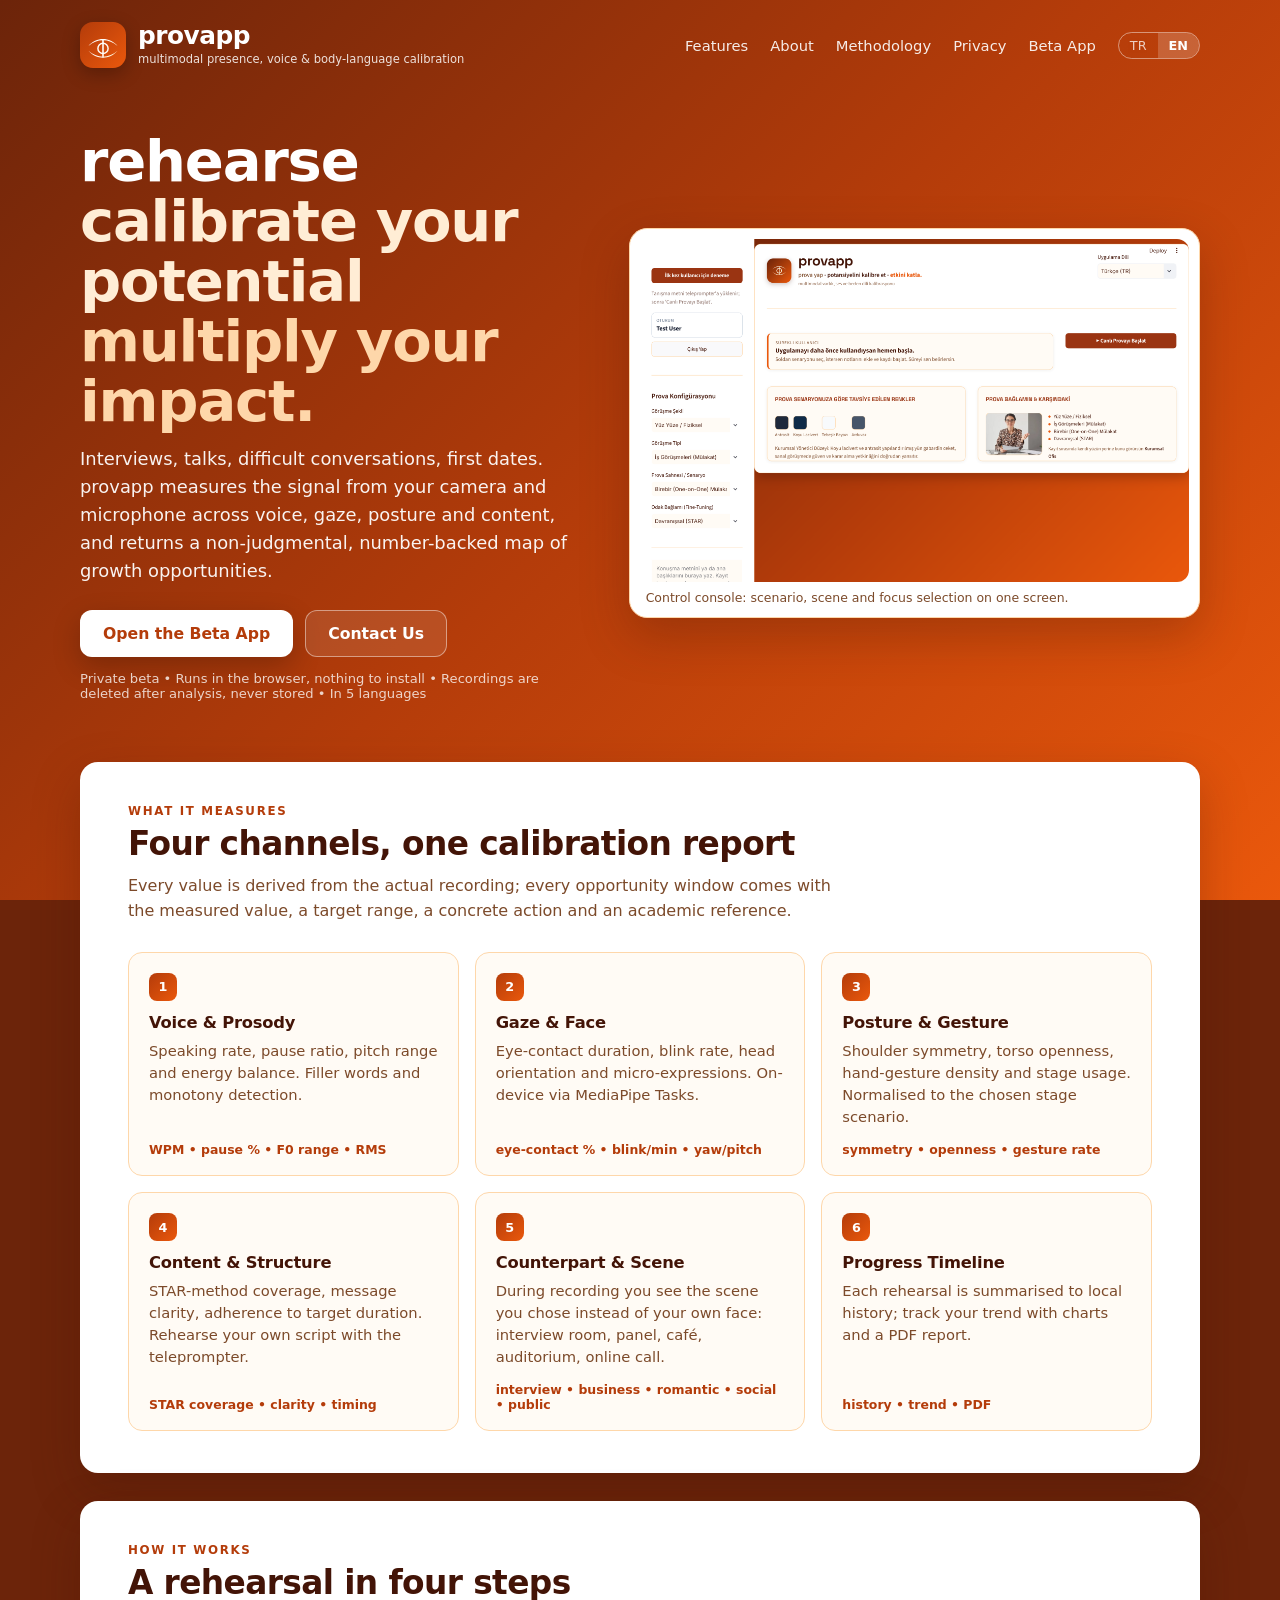
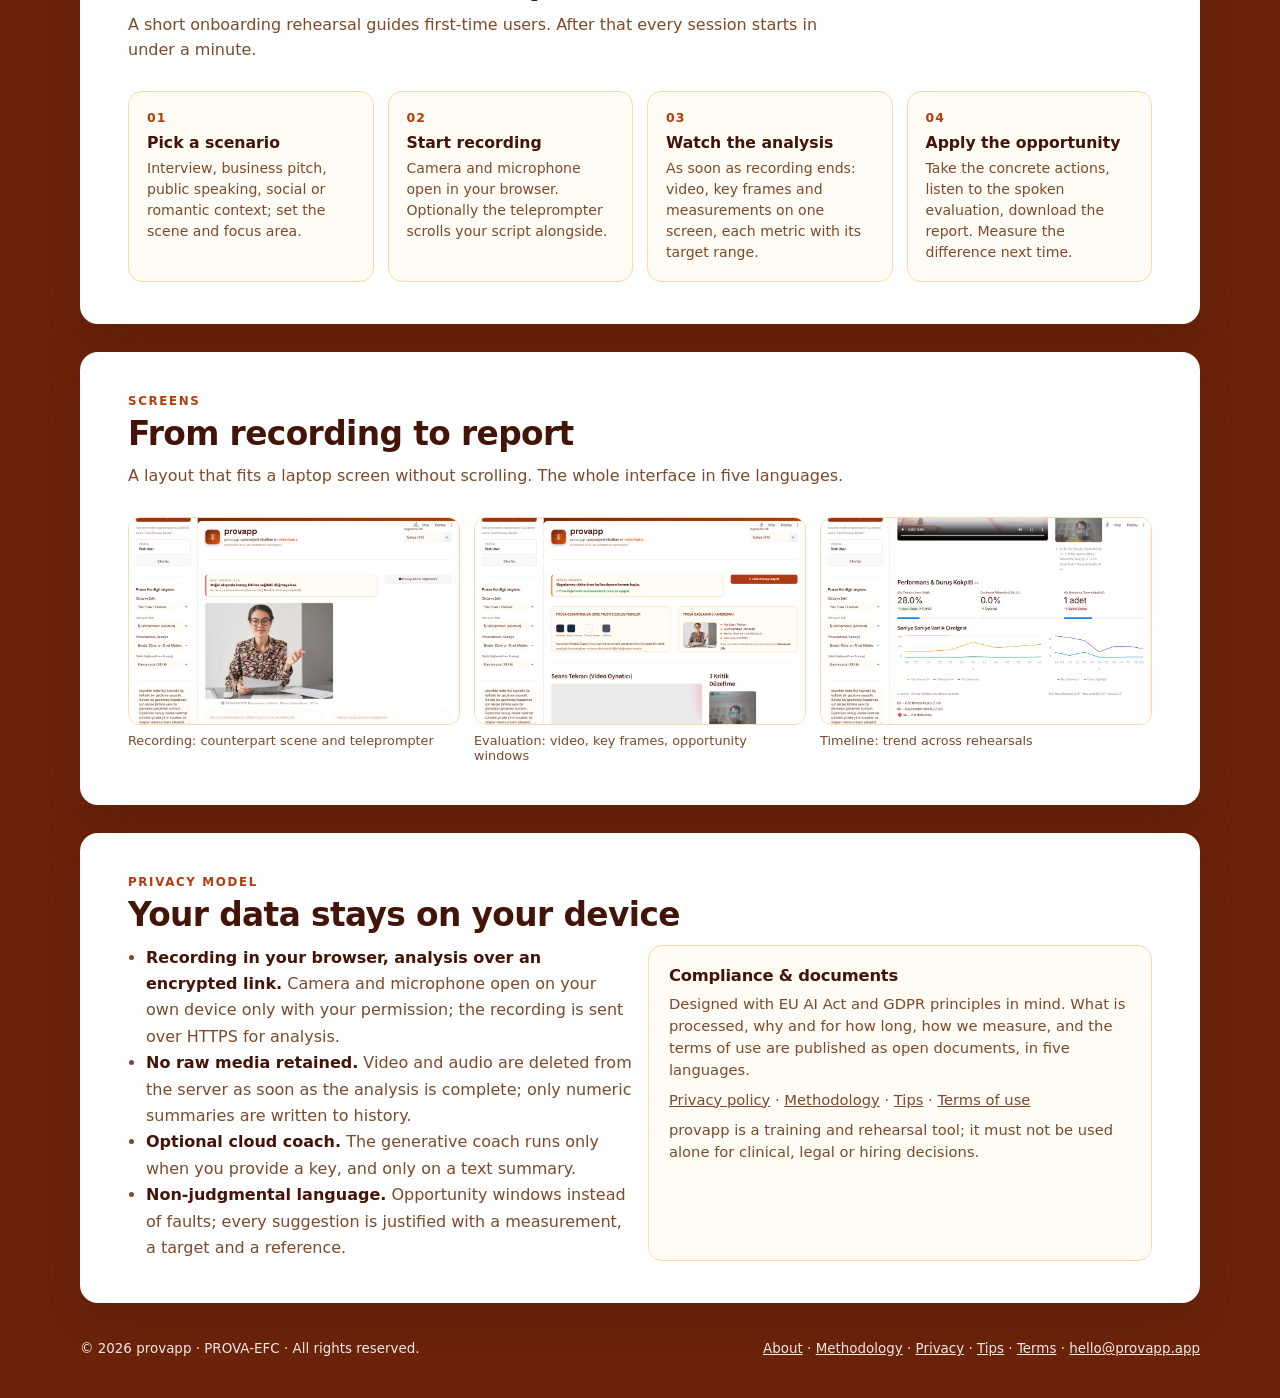
==== commit 21c46d98: "Add About, Methodology, Privacy, Tips and Terms pages (TR/EN/DE/FR/ES); link them from the landing p" ====
--- a/index.html
+++ b/index.html
@@ -220,8 +220,9 @@
       </a>
       <div class="nav-links">
         <a class="hide-sm" href="#ozellikler"><span data-lang="tr">Özellikler</span><span data-lang="en">Features</span></a>
-        <a class="hide-sm" href="#nasil"><span data-lang="tr">Nasıl çalışır</span><span data-lang="en">How it works</span></a>
-        <a class="hide-sm" href="#gizlilik"><span data-lang="tr">Gizlilik</span><span data-lang="en">Privacy</span></a>
+        <a class="hide-sm" href="about.html"><span data-lang="tr">Hakkımızda</span><span data-lang="en">About</span></a>
+        <a class="hide-sm" href="methodology.html"><span data-lang="tr">Metodoloji</span><span data-lang="en">Methodology</span></a>
+        <a class="hide-sm" href="privacy.html"><span data-lang="tr">Gizlilik</span><span data-lang="en">Privacy</span></a>
         <a href="https://app.provapp.app" rel="noopener"><span data-lang="tr">Beta Uygulaması</span><span data-lang="en">Beta App</span></a>
         <div class="lang" role="group" aria-label="Dil / Language">
           <button type="button" data-set-lang="tr" aria-pressed="true">TR</button>
@@ -446,13 +447,14 @@
         <div class="card">
           <h3><span data-lang="tr">Uyum ve belgeler</span><span data-lang="en">Compliance &amp; documents</span></h3>
           <p>
-            <span data-lang="tr">EU AI Act ve GDPR ilkeleri gözetilerek tasarlandı. Gizlilik politikası, yasal uyarı ve fikri mülkiyet belgeleri erken erişim katılımcılarıyla paylaşılır.</span>
-            <span data-lang="en">Designed with EU AI Act and GDPR principles in mind. The privacy policy, legal disclaimer and IP documents are shared with early-access participants.</span>
-          </p>
-          <p>
-            <a href="mailto:hello@provapp.app?subject=provapp%20Gizlilik%20%2F%20Privacy">
-              <span data-lang="tr">Belgeleri talep et</span><span data-lang="en">Request the documents</span>
-            </a>
+            <span data-lang="tr">EU AI Act ve GDPR ilkeleri gözetilerek tasarlandı. Hangi verinin neden ve ne kadar süre işlendiği, ölçüm yöntemi ve kullanım şartları açık belgeler olarak yayımlanır; beş dilde.</span>
+            <span data-lang="en">Designed with EU AI Act and GDPR principles in mind. What is processed, why and for how long, how we measure, and the terms of use are published as open documents, in five languages.</span>
+          </p>
+          <p>
+            <a href="privacy.html"><span data-lang="tr">Gizlilik politikası</span><span data-lang="en">Privacy policy</span></a> ·
+            <a href="methodology.html"><span data-lang="tr">Metodoloji</span><span data-lang="en">Methodology</span></a> ·
+            <a href="tips.html"><span data-lang="tr">İpuçları</span><span data-lang="en">Tips</span></a> ·
+            <a href="terms.html"><span data-lang="tr">Kullanım şartları</span><span data-lang="en">Terms of use</span></a>
           </p>
           <p class="ref">
             <span data-lang="tr">provapp bir eğitim ve prova aracıdır; klinik, hukuki veya işe alım kararı için tek başına kullanılmamalıdır.</span>
@@ -470,7 +472,11 @@
         <span data-lang="tr">Tüm hakları saklıdır.</span><span data-lang="en">All rights reserved.</span>
       </div>
       <div>
-        <a href="#gizlilik"><span data-lang="tr">Gizlilik</span><span data-lang="en">Privacy</span></a> ·
+        <a href="about.html"><span data-lang="tr">Hakkımızda</span><span data-lang="en">About</span></a> ·
+        <a href="methodology.html"><span data-lang="tr">Metodoloji</span><span data-lang="en">Methodology</span></a> ·
+        <a href="privacy.html"><span data-lang="tr">Gizlilik</span><span data-lang="en">Privacy</span></a> ·
+        <a href="tips.html"><span data-lang="tr">İpuçları</span><span data-lang="en">Tips</span></a> ·
+        <a href="terms.html"><span data-lang="tr">Kullanım Şartları</span><span data-lang="en">Terms</span></a> ·
         <a href="mailto:hello@provapp.app">hello@provapp.app</a>
       </div>
     </div>
@@ -481,20 +487,23 @@
       var root = document.documentElement;
       var stored = null;
       try { stored = localStorage.getItem('provapp-lang'); } catch (e) {}
+      // Ana sayfa TR/EN; alt sayfalar (about, methodology, …) 5 dil. Orada seçilen de/fr/es tercihi
+      // burada EN olarak gösterilir ama saklanan tercih ezilmez (alt sayfaya dönüşte korunur).
       var initial = stored || ((navigator.language || 'tr').toLowerCase().indexOf('tr') === 0 ? 'tr' : 'en');
 
-      function apply(lang) {
-        root.setAttribute('data-ui', lang);
-        root.setAttribute('lang', lang);
+      function apply(lang, persist) {
+        var shown = (lang === 'tr') ? 'tr' : 'en';
+        root.setAttribute('data-ui', shown);
+        root.setAttribute('lang', shown);
         document.querySelectorAll('[data-set-lang]').forEach(function (b) {
-          b.setAttribute('aria-pressed', String(b.getAttribute('data-set-lang') === lang));
+          b.setAttribute('aria-pressed', String(b.getAttribute('data-set-lang') === shown));
         });
-        try { localStorage.setItem('provapp-lang', lang); } catch (e) {}
+        if (persist) { try { localStorage.setItem('provapp-lang', shown); } catch (e) {} }
       }
-      apply(initial);
+      apply(initial, !stored);
 
       document.querySelectorAll('[data-set-lang]').forEach(function (b) {
-        b.addEventListener('click', function () { apply(b.getAttribute('data-set-lang')); });
+        b.addEventListener('click', function () { apply(b.getAttribute('data-set-lang'), true); });
       });
       document.getElementById('year').textContent = String(new Date().getFullYear());
     })();
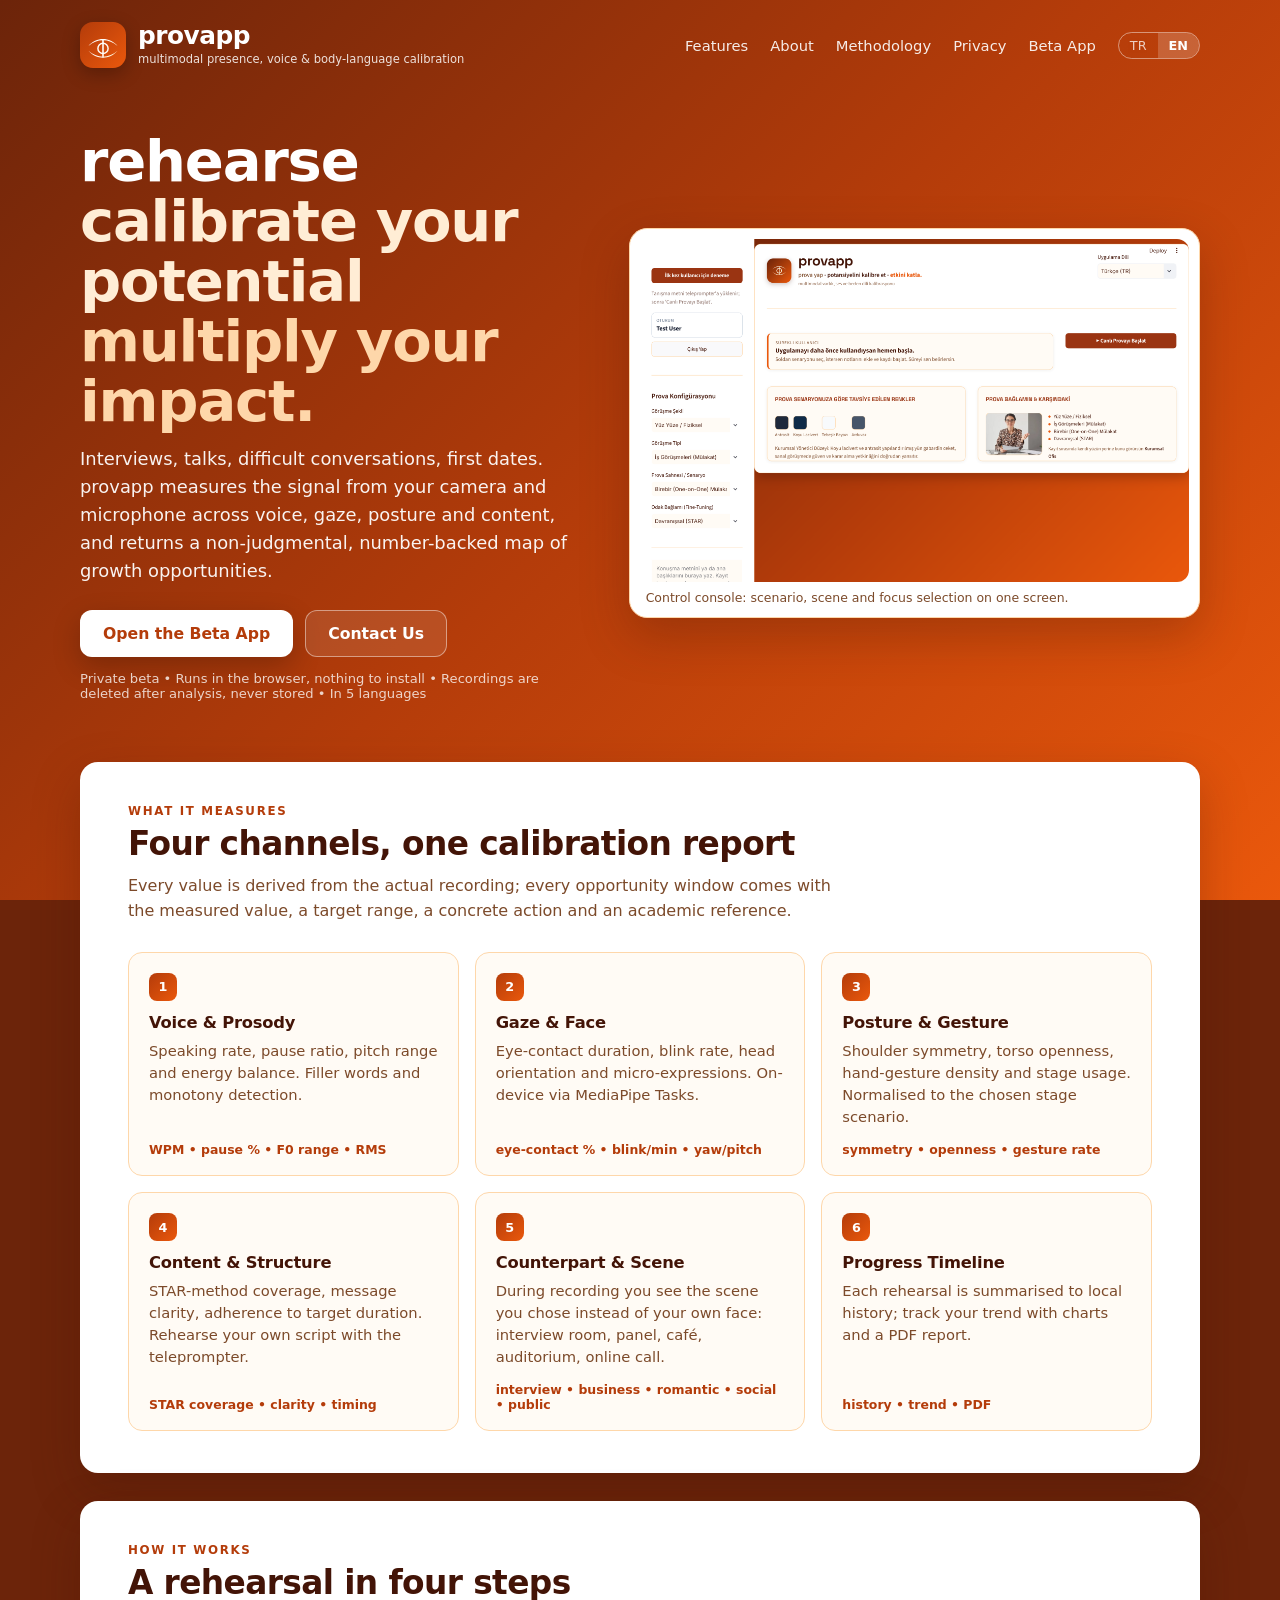
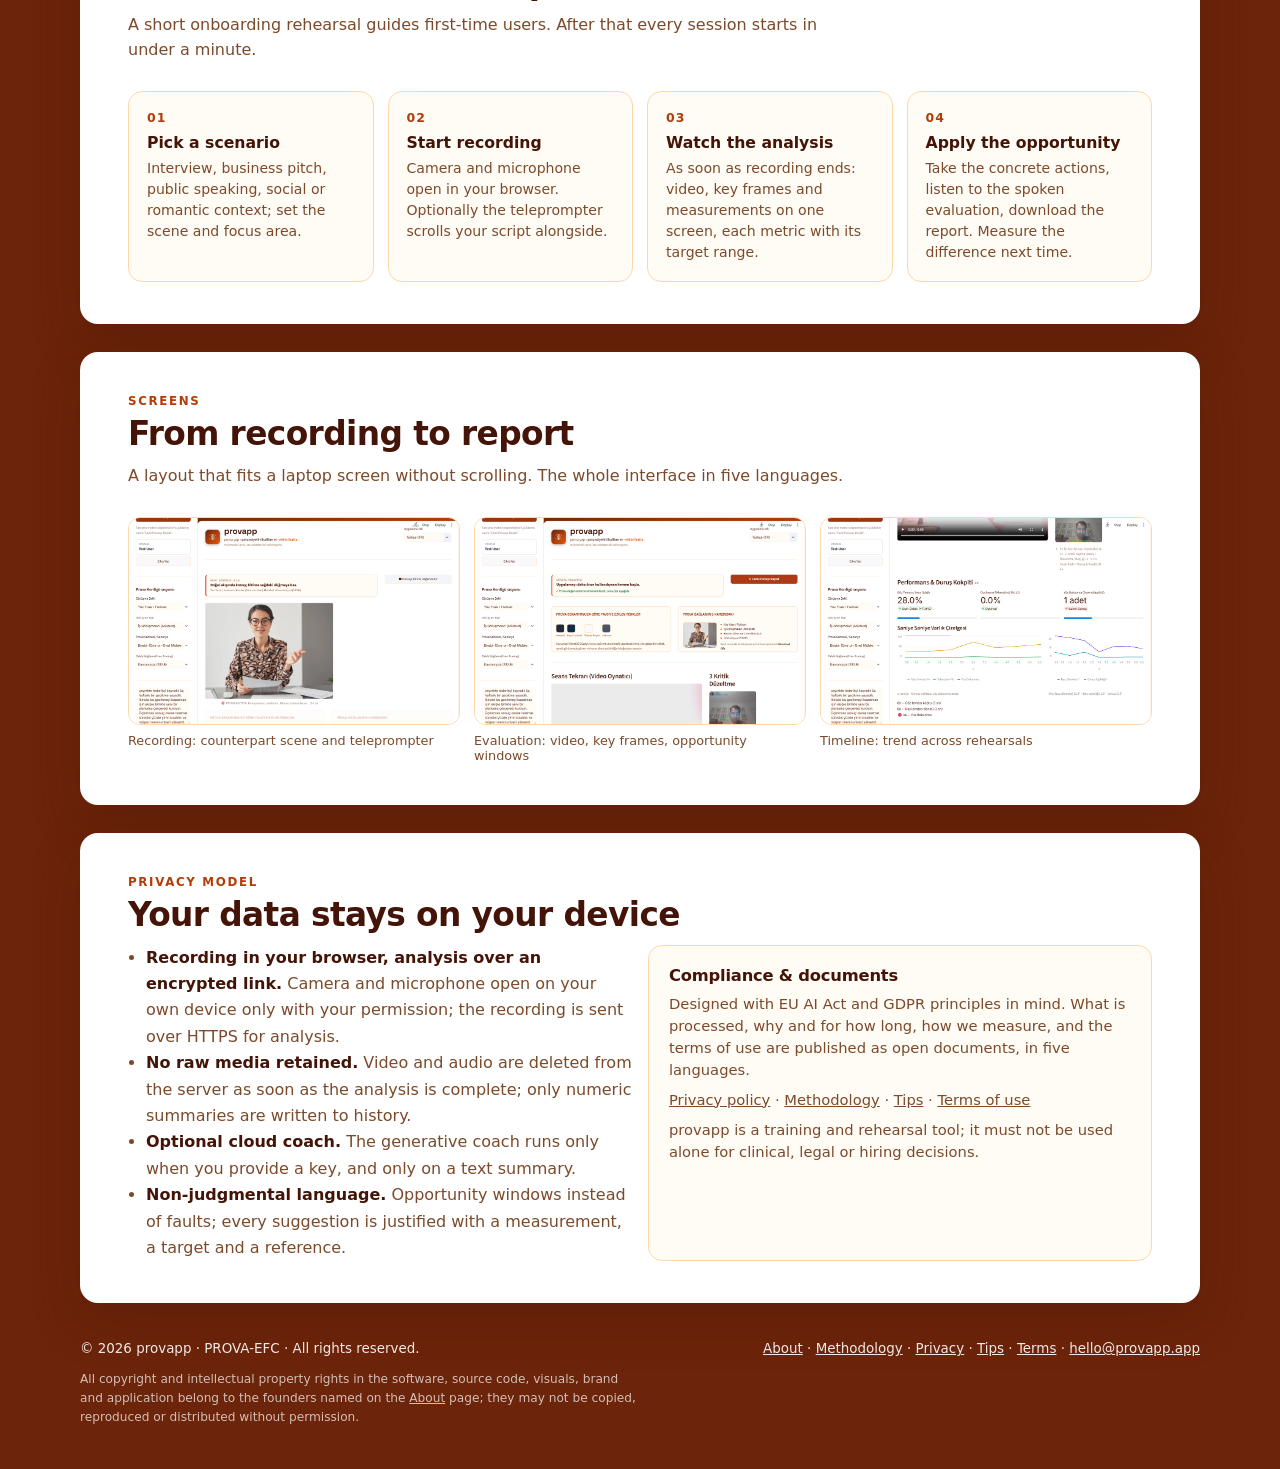
==== commit 8d0fe381: "Legal notice: copyright/IP belongs to founders named on About page (footer, About section, Terms)" ====
--- a/index.html
+++ b/index.html
@@ -180,6 +180,8 @@
     footer { color: var(--white); padding: 10px 0 42px; font-size: 0.84rem; opacity: 0.9; }
     footer .row { display: flex; flex-wrap: wrap; gap: 18px; justify-content: space-between; align-items: center; }
     footer a { color: var(--white); }
+    footer .legal { margin: 14px 0 0; font-size: 0.76rem; line-height: 1.55; opacity: 0.78; max-width: 72ch; }
+    footer .legal a { text-decoration: underline; }
 
     /* ---------- i18n ----------
        Aktif olmayan dil !important ile gizlenir; böylece .hero h1 > span gibi daha özgül
@@ -480,6 +482,10 @@
         <a href="mailto:hello@provapp.app">hello@provapp.app</a>
       </div>
     </div>
+    <p class="legal">
+      <span data-lang="tr">Yazılımın, kaynak kodunun, görsellerin, markanın ve uygulamanın tüm telif ve fikri mülkiyet hakları <a href="about.html">Hakkımızda</a> sayfasında adı geçen kuruculara aittir; izinsiz kopyalanamaz, çoğaltılamaz veya dağıtılamaz.</span>
+      <span data-lang="en">All copyright and intellectual property rights in the software, source code, visuals, brand and application belong to the founders named on the <a href="about.html">About</a> page; they may not be copied, reproduced or distributed without permission.</span>
+    </p>
   </footer>
 
   <script>
